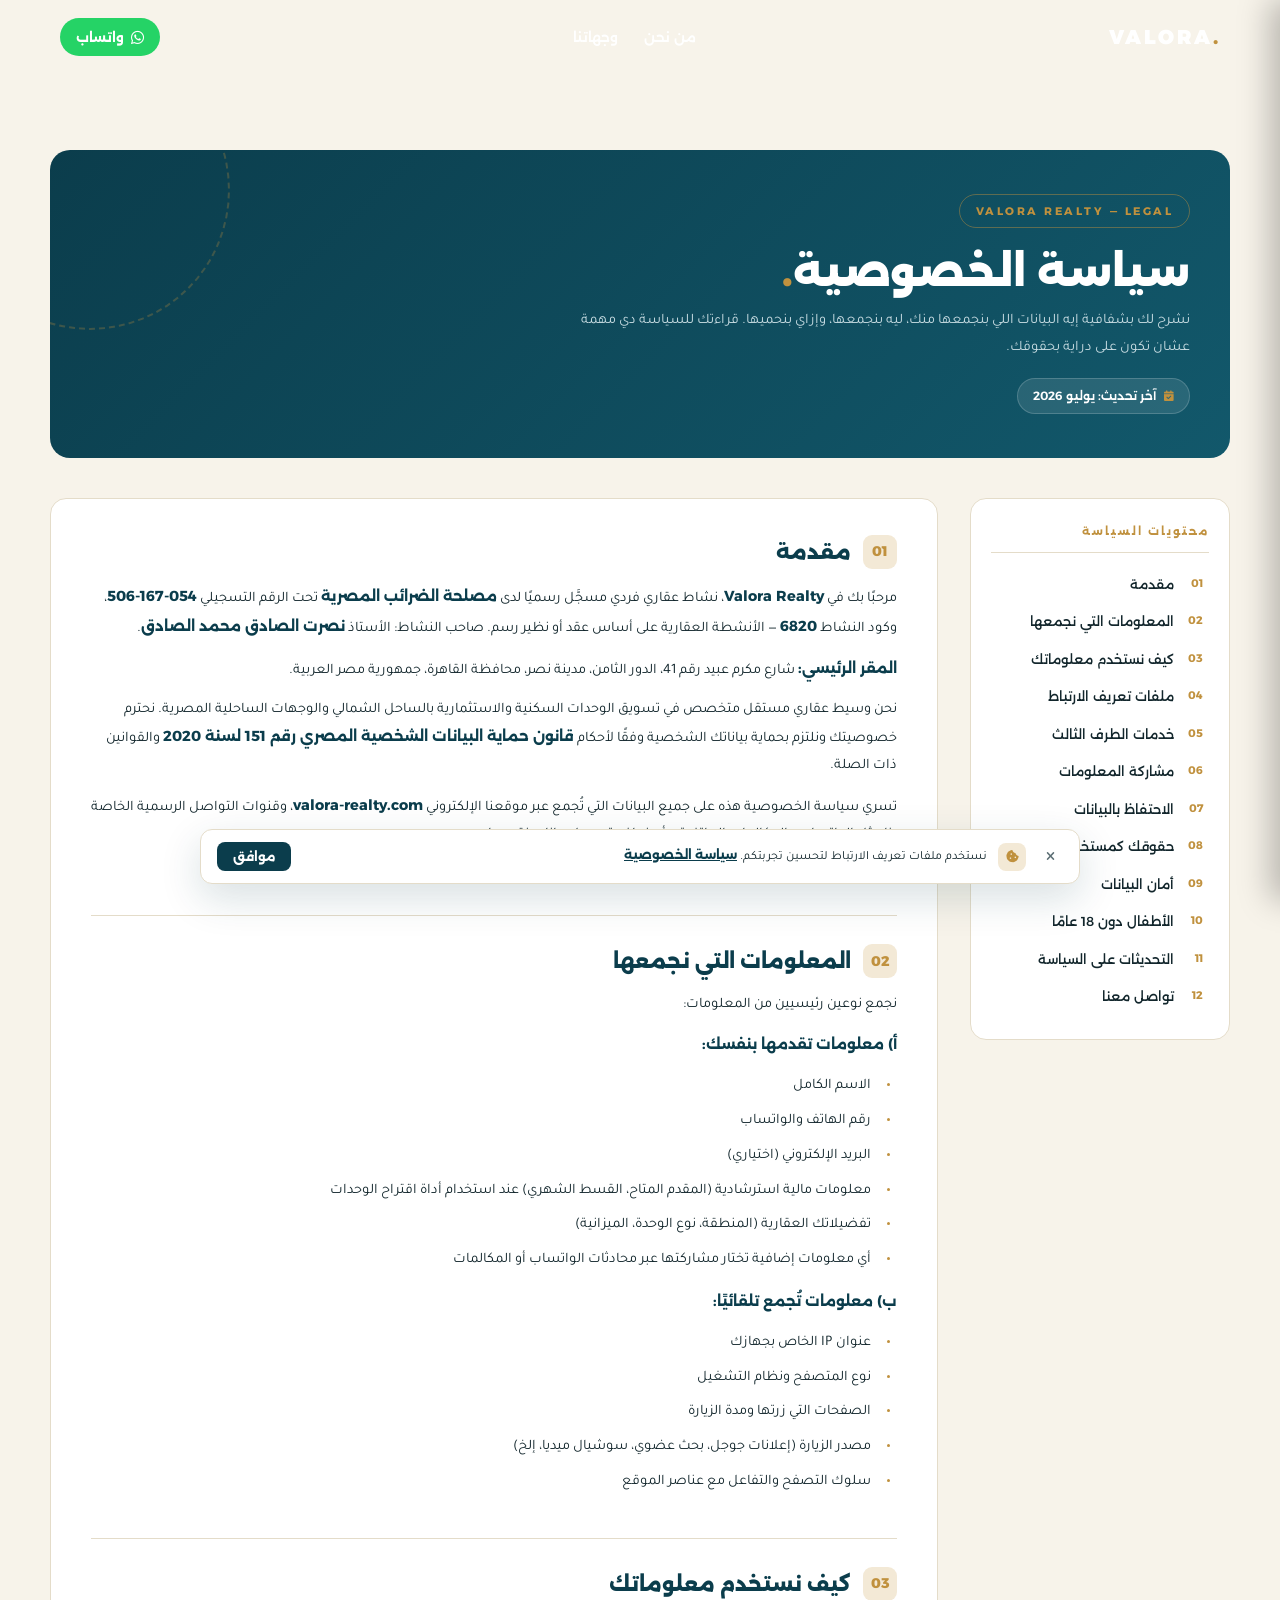
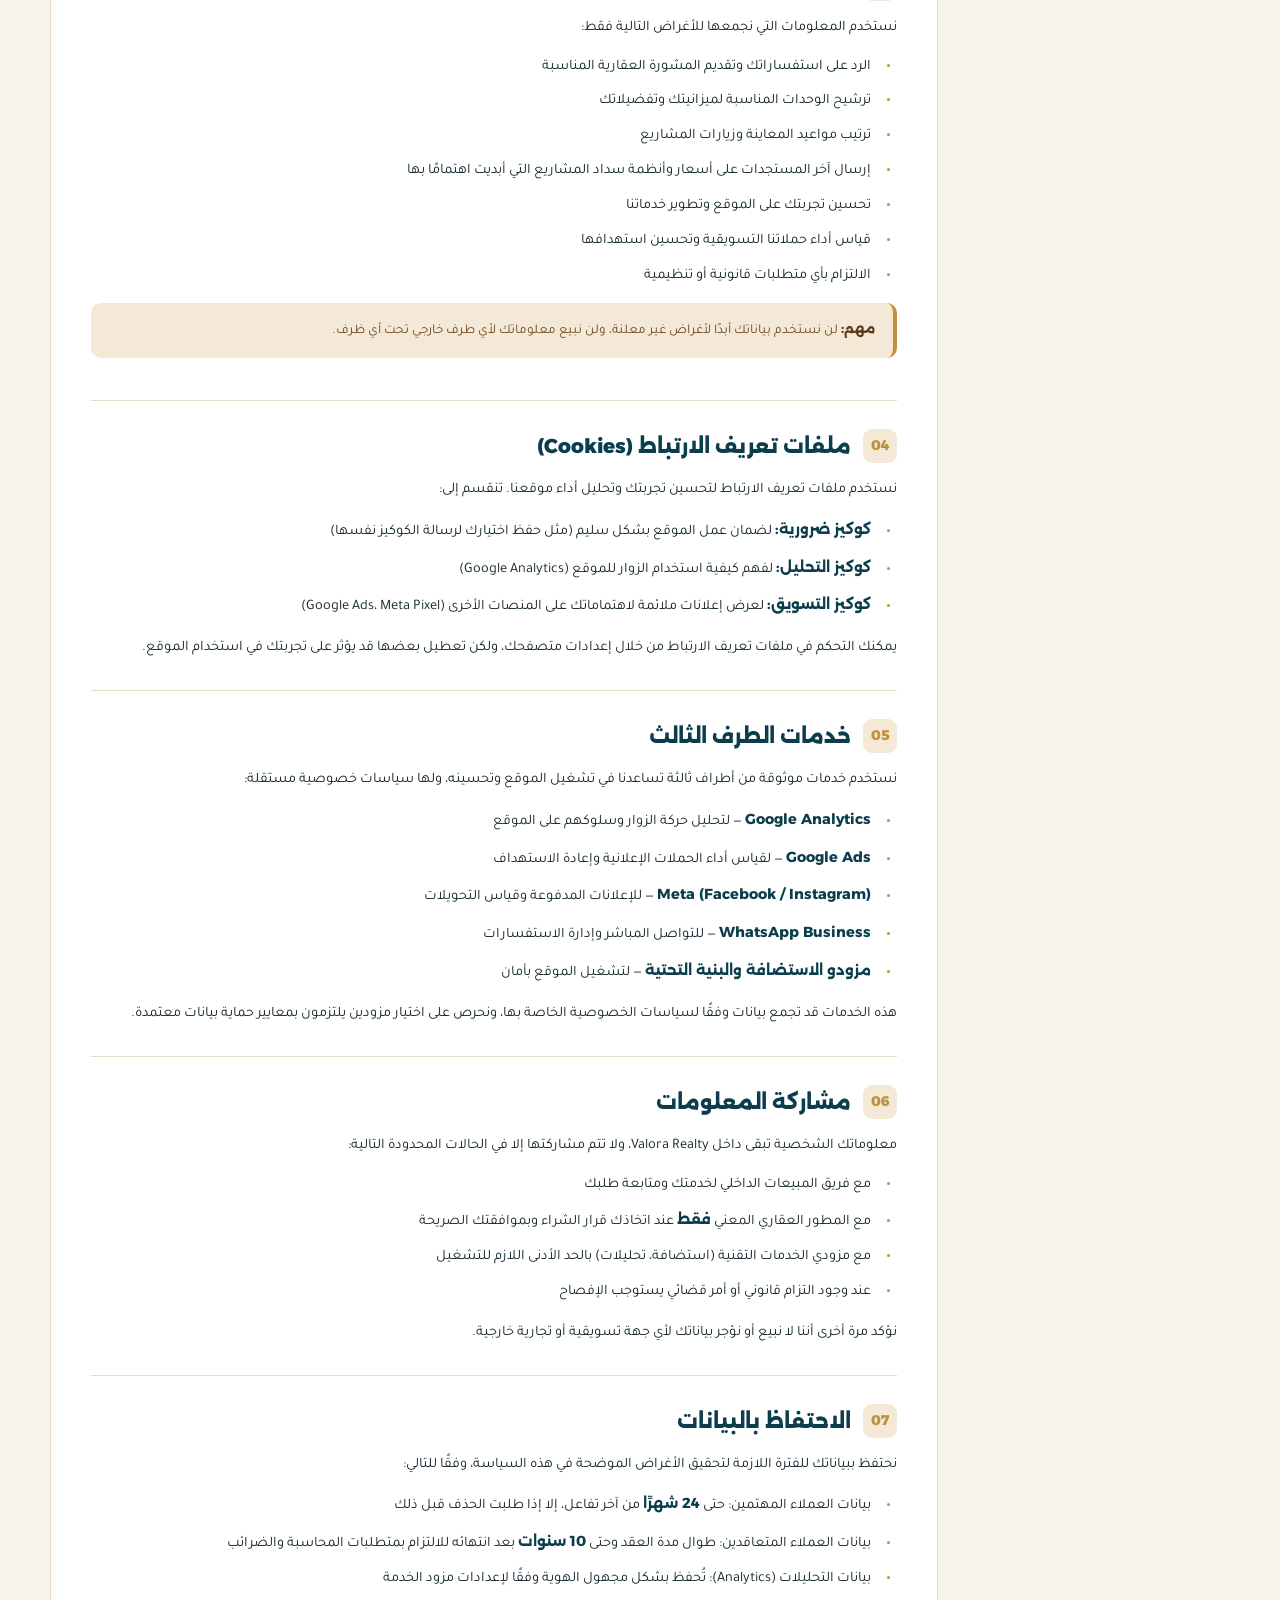
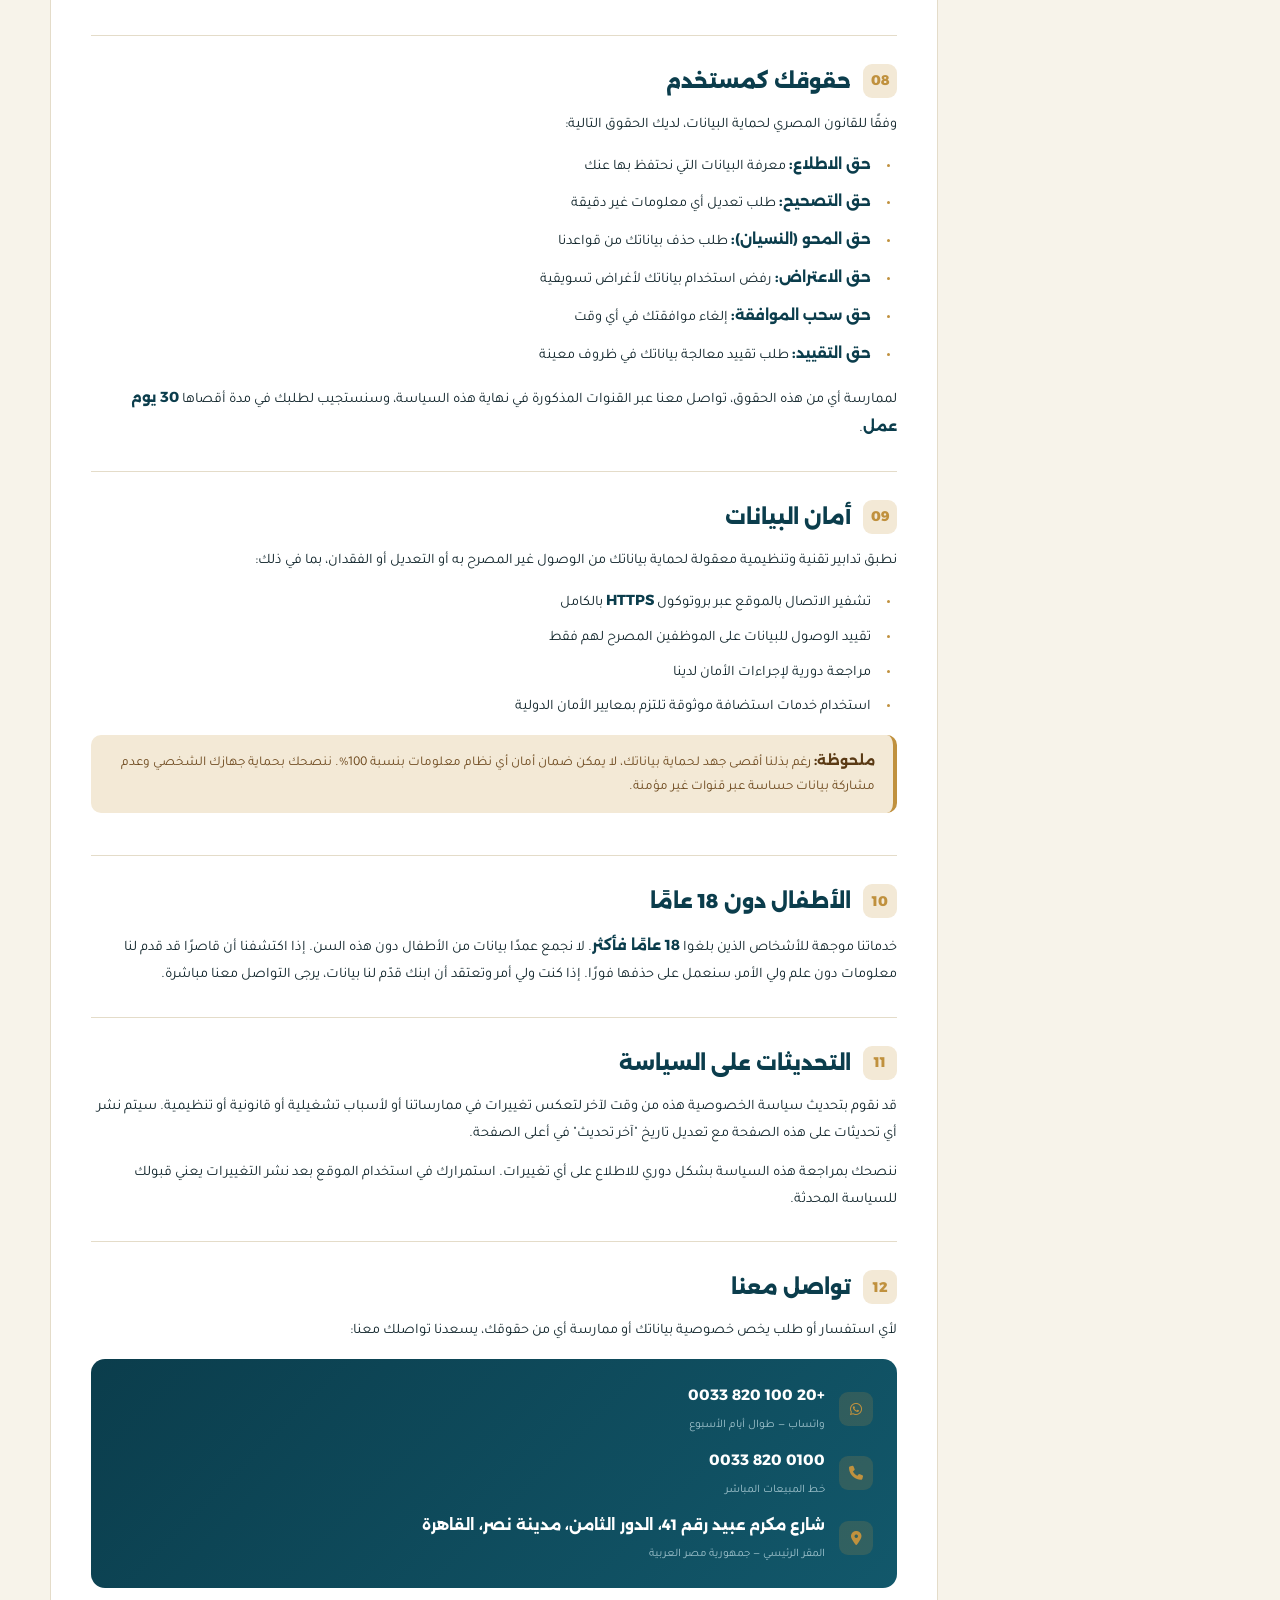
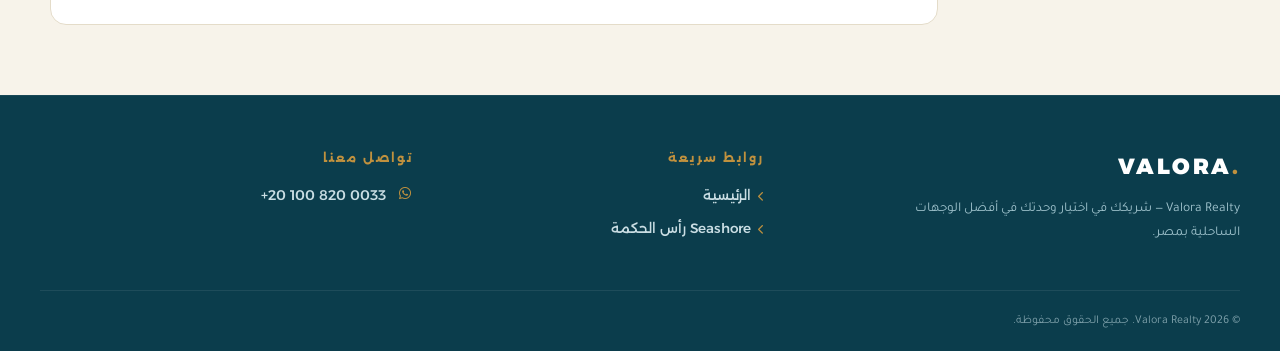
==== privacy-policy.html @ 8a4f1932 "Initial static site: home, privacy policy, Seashore and Hyde Park New Cairo project pages Rebuilt fr" ====
<!DOCTYPE html>
<html lang="ar" dir="rtl">
<head>
<meta charset="UTF-8">
<meta name="viewport" content="width=device-width, initial-scale=1">
<title>سياسة الخصوصية — Valora Realty</title>
<meta name="description" content="سياسة الخصوصية الخاصة بـ Valora Realty — إزاي بنجمع بياناتك، ليه بنستخدمها، وإزاي بنحميها.">
<link rel="preconnect" href="https://fonts.googleapis.com">
<link rel="preconnect" href="https://fonts.gstatic.com" crossorigin>
<link href="https://fonts.googleapis.com/css2?family=Alexandria:wght@500;700;800;900&family=Tajawal:wght@400;500;700&display=swap" rel="stylesheet">
<link rel="stylesheet" href="https://cdnjs.cloudflare.com/ajax/libs/font-awesome/6.5.2/css/all.min.css">
<link rel="stylesheet" href="css/style.css">
<link rel="stylesheet" href="css/privacy.css">
</head>
<body>

<header class="vlr-nav-shell vlr-nav-solid" id="vlrNav">
  <div class="vlr-nav-inner">
    <a href="index.html" class="vlr-logo">VALORA<span class="vlr-dot">.</span></a>
    <nav class="vlr-nav-links">
      <a href="index.html#about">من نحن</a>
      <a href="index.html#destinations">وجهاتنا</a>
    </nav>
    <div class="vlr-nav-right">
      <a class="vlr-nav-wa" href="https://wa.me/201008200033" target="_blank" rel="noopener">
        <i class="fa-brands fa-whatsapp"></i> <span>واتساب</span>
      </a>
      <button class="vlr-hamburger" id="vlrHam" aria-label="فتح القائمة"><i class="fa-solid fa-bars"></i></button>
    </div>
  </div>
</header>

<div class="vlr-mobile-overlay" id="vlrOverlay"></div>
<aside class="vlr-mobile-menu" id="vlrMobile">
  <button class="vlr-mobile-close" id="vlrClose" aria-label="إغلاق القائمة"><i class="fa-solid fa-xmark"></i></button>
  <a href="index.html#about">من نحن</a>
  <a href="index.html#destinations">وجهاتنا</a>
  <a class="vlr-nav-wa" style="justify-content:center;padding:14px 18px" href="https://wa.me/201008200033" target="_blank" rel="noopener">
    <i class="fa-brands fa-whatsapp"></i> <span>كلمنا واتساب</span>
  </a>
</aside>

<div class="vlr-pp">

  <div class="vlr-pp-hero">
    <div class="vlr-pp-hero-inner">
      <span class="vlr-pp-eyebrow">VALORA REALTY — LEGAL</span>
      <h1>سياسة الخصوصية<span class="vlr-dot">.</span></h1>
      <p>نشرح لك بشفافية إيه البيانات اللي بنجمعها منك، ليه بنجمعها، وإزاي بنحميها. قراءتك للسياسة دي مهمة عشان تكون على دراية بحقوقك.</p>
      <span class="vlr-pp-updated"><i class="fa-solid fa-calendar-check"></i> آخر تحديث: يوليو 2026</span>
    </div>
  </div>

  <div class="vlr-pp-layout">

    <aside class="vlr-pp-toc">
      <h4>محتويات السياسة</h4>
      <ol>
        <li><a href="#pp-1">مقدمة</a></li>
        <li><a href="#pp-2">المعلومات التي نجمعها</a></li>
        <li><a href="#pp-3">كيف نستخدم معلوماتك</a></li>
        <li><a href="#pp-4">ملفات تعريف الارتباط</a></li>
        <li><a href="#pp-5">خدمات الطرف الثالث</a></li>
        <li><a href="#pp-6">مشاركة المعلومات</a></li>
        <li><a href="#pp-7">الاحتفاظ بالبيانات</a></li>
        <li><a href="#pp-8">حقوقك كمستخدم</a></li>
        <li><a href="#pp-9">أمان البيانات</a></li>
        <li><a href="#pp-10">الأطفال دون 18 عامًا</a></li>
        <li><a href="#pp-11">التحديثات على السياسة</a></li>
        <li><a href="#pp-12">تواصل معنا</a></li>
      </ol>
    </aside>

    <main class="vlr-pp-content">

      <section class="vlr-pp-section" id="pp-1">
        <h2><span class="vlr-pp-num">01</span> مقدمة</h2>
        <p>مرحبًا بك في <b>Valora Realty</b>، نشاط عقاري فردي مسجَّل رسميًا لدى <b>مصلحة الضرائب المصرية</b> تحت الرقم التسجيلي <b><bdi>506-167-054</bdi></b>، وكود النشاط <b><bdi>6820</bdi></b> — الأنشطة العقارية على أساس عقد أو نظير رسم. صاحب النشاط: الأستاذ <b>نصرت الصادق محمد الصادق</b>.</p>
        <p><b>المقر الرئيسي:</b> شارع مكرم عبيد رقم <bdi>41</bdi>، الدور الثامن، مدينة نصر، محافظة القاهرة، جمهورية مصر العربية.</p>
        <p>نحن وسيط عقاري مستقل متخصص في تسويق الوحدات السكنية والاستثمارية بالساحل الشمالي والوجهات الساحلية المصرية. نحترم خصوصيتك ونلتزم بحماية بياناتك الشخصية وفقًا لأحكام <b>قانون حماية البيانات الشخصية المصري رقم <bdi>151</bdi> لسنة <bdi>2020</bdi></b> والقوانين ذات الصلة.</p>
        <p>تسري سياسة الخصوصية هذه على جميع البيانات التي تُجمع عبر موقعنا الإلكتروني <b><bdi>valora-realty.com</bdi></b>، وقنوات التواصل الرسمية الخاصة بنا مثل الواتساب والمكالمات الهاتفية، وأي نماذج تسجيل بيانات نقدمها.</p>
        <p>باستخدامك للموقع أو تواصلك معنا عبر أي من قنواتنا، فإنك توافق على الممارسات الموضحة في هذه السياسة.</p>
      </section>

      <section class="vlr-pp-section" id="pp-2">
        <h2><span class="vlr-pp-num">02</span> المعلومات التي نجمعها</h2>
        <p>نجمع نوعين رئيسيين من المعلومات:</p>
        <p><b>أ) معلومات تقدمها بنفسك:</b></p>
        <ul>
          <li>الاسم الكامل</li>
          <li>رقم الهاتف والواتساب</li>
          <li>البريد الإلكتروني (اختياري)</li>
          <li>معلومات مالية استرشادية (المقدم المتاح، القسط الشهري) عند استخدام أداة اقتراح الوحدات</li>
          <li>تفضيلاتك العقارية (المنطقة، نوع الوحدة، الميزانية)</li>
          <li>أي معلومات إضافية تختار مشاركتها عبر محادثات الواتساب أو المكالمات</li>
        </ul>
        <p><b>ب) معلومات تُجمع تلقائيًا:</b></p>
        <ul>
          <li>عنوان IP الخاص بجهازك</li>
          <li>نوع المتصفح ونظام التشغيل</li>
          <li>الصفحات التي زرتها ومدة الزيارة</li>
          <li>مصدر الزيارة (إعلانات جوجل، بحث عضوي، سوشيال ميديا، إلخ)</li>
          <li>سلوك التصفح والتفاعل مع عناصر الموقع</li>
        </ul>
      </section>

      <section class="vlr-pp-section" id="pp-3">
        <h2><span class="vlr-pp-num">03</span> كيف نستخدم معلوماتك</h2>
        <p>نستخدم المعلومات التي نجمعها للأغراض التالية فقط:</p>
        <ul>
          <li>الرد على استفساراتك وتقديم المشورة العقارية المناسبة</li>
          <li>ترشيح الوحدات المناسبة لميزانيتك وتفضيلاتك</li>
          <li>ترتيب مواعيد المعاينة وزيارات المشاريع</li>
          <li>إرسال آخر المستجدات على أسعار وأنظمة سداد المشاريع التي أبديت اهتمامًا بها</li>
          <li>تحسين تجربتك على الموقع وتطوير خدماتنا</li>
          <li>قياس أداء حملاتنا التسويقية وتحسين استهدافها</li>
          <li>الالتزام بأي متطلبات قانونية أو تنظيمية</li>
        </ul>
        <div class="vlr-pp-note"><b>مهم:</b> لن نستخدم بياناتك أبدًا لأغراض غير معلنة، ولن نبيع معلوماتك لأي طرف خارجي تحت أي ظرف.</div>
      </section>

      <section class="vlr-pp-section" id="pp-4">
        <h2><span class="vlr-pp-num">04</span> ملفات تعريف الارتباط (Cookies)</h2>
        <p>نستخدم ملفات تعريف الارتباط لتحسين تجربتك وتحليل أداء موقعنا. تنقسم إلى:</p>
        <ul>
          <li><b>كوكيز ضرورية:</b> لضمان عمل الموقع بشكل سليم (مثل حفظ اختيارك لرسالة الكوكيز نفسها)</li>
          <li><b>كوكيز التحليل:</b> لفهم كيفية استخدام الزوار للموقع (Google Analytics)</li>
          <li><b>كوكيز التسويق:</b> لعرض إعلانات ملائمة لاهتماماتك على المنصات الأخرى (Google Ads، Meta Pixel)</li>
        </ul>
        <p>يمكنك التحكم في ملفات تعريف الارتباط من خلال إعدادات متصفحك، ولكن تعطيل بعضها قد يؤثر على تجربتك في استخدام الموقع.</p>
      </section>

      <section class="vlr-pp-section" id="pp-5">
        <h2><span class="vlr-pp-num">05</span> خدمات الطرف الثالث</h2>
        <p>نستخدم خدمات موثوقة من أطراف ثالثة تساعدنا في تشغيل الموقع وتحسينه، ولها سياسات خصوصية مستقلة:</p>
        <ul>
          <li><b>Google Analytics</b> — لتحليل حركة الزوار وسلوكهم على الموقع</li>
          <li><b>Google Ads</b> — لقياس أداء الحملات الإعلانية وإعادة الاستهداف</li>
          <li><b>Meta (Facebook / Instagram)</b> — للإعلانات المدفوعة وقياس التحويلات</li>
          <li><b>WhatsApp Business</b> — للتواصل المباشر وإدارة الاستفسارات</li>
          <li><b>مزودو الاستضافة والبنية التحتية</b> — لتشغيل الموقع بأمان</li>
        </ul>
        <p>هذه الخدمات قد تجمع بيانات وفقًا لسياسات الخصوصية الخاصة بها، ونحرص على اختيار مزودين يلتزمون بمعايير حماية بيانات معتمدة.</p>
      </section>

      <section class="vlr-pp-section" id="pp-6">
        <h2><span class="vlr-pp-num">06</span> مشاركة المعلومات</h2>
        <p>معلوماتك الشخصية تبقى داخل Valora Realty، ولا تتم مشاركتها إلا في الحالات المحدودة التالية:</p>
        <ul>
          <li>مع فريق المبيعات الداخلي لخدمتك ومتابعة طلبك</li>
          <li>مع المطور العقاري المعني <b>فقط</b> عند اتخاذك قرار الشراء وبموافقتك الصريحة</li>
          <li>مع مزودي الخدمات التقنية (استضافة، تحليلات) بالحد الأدنى اللازم للتشغيل</li>
          <li>عند وجود التزام قانوني أو أمر قضائي يستوجب الإفصاح</li>
        </ul>
        <p>نؤكد مرة أخرى أننا لا نبيع أو نؤجر بياناتك لأي جهة تسويقية أو تجارية خارجية.</p>
      </section>

      <section class="vlr-pp-section" id="pp-7">
        <h2><span class="vlr-pp-num">07</span> الاحتفاظ بالبيانات</h2>
        <p>نحتفظ ببياناتك للفترة اللازمة لتحقيق الأغراض الموضحة في هذه السياسة، وفقًا للتالي:</p>
        <ul>
          <li>بيانات العملاء المهتمين: حتى <b>24 شهرًا</b> من آخر تفاعل، إلا إذا طلبت الحذف قبل ذلك</li>
          <li>بيانات العملاء المتعاقدين: طوال مدة العقد وحتى <b>10 سنوات</b> بعد انتهائه للالتزام بمتطلبات المحاسبة والضرائب</li>
          <li>بيانات التحليلات (Analytics): تُحفظ بشكل مجهول الهوية وفقًا لإعدادات مزود الخدمة</li>
        </ul>
      </section>

      <section class="vlr-pp-section" id="pp-8">
        <h2><span class="vlr-pp-num">08</span> حقوقك كمستخدم</h2>
        <p>وفقًا للقانون المصري لحماية البيانات، لديك الحقوق التالية:</p>
        <ul>
          <li><b>حق الاطلاع:</b> معرفة البيانات التي نحتفظ بها عنك</li>
          <li><b>حق التصحيح:</b> طلب تعديل أي معلومات غير دقيقة</li>
          <li><b>حق المحو (النسيان):</b> طلب حذف بياناتك من قواعدنا</li>
          <li><b>حق الاعتراض:</b> رفض استخدام بياناتك لأغراض تسويقية</li>
          <li><b>حق سحب الموافقة:</b> إلغاء موافقتك في أي وقت</li>
          <li><b>حق التقييد:</b> طلب تقييد معالجة بياناتك في ظروف معينة</li>
        </ul>
        <p>لممارسة أي من هذه الحقوق، تواصل معنا عبر القنوات المذكورة في نهاية هذه السياسة، وسنستجيب لطلبك في مدة أقصاها <b>30 يوم عمل</b>.</p>
      </section>

      <section class="vlr-pp-section" id="pp-9">
        <h2><span class="vlr-pp-num">09</span> أمان البيانات</h2>
        <p>نطبق تدابير تقنية وتنظيمية معقولة لحماية بياناتك من الوصول غير المصرح به أو التعديل أو الفقدان، بما في ذلك:</p>
        <ul>
          <li>تشفير الاتصال بالموقع عبر بروتوكول <b>HTTPS</b> بالكامل</li>
          <li>تقييد الوصول للبيانات على الموظفين المصرح لهم فقط</li>
          <li>مراجعة دورية لإجراءات الأمان لدينا</li>
          <li>استخدام خدمات استضافة موثوقة تلتزم بمعايير الأمان الدولية</li>
        </ul>
        <div class="vlr-pp-note"><b>ملحوظة:</b> رغم بذلنا أقصى جهد لحماية بياناتك، لا يمكن ضمان أمان أي نظام معلومات بنسبة 100%. ننصحك بحماية جهازك الشخصي وعدم مشاركة بيانات حساسة عبر قنوات غير مؤمنة.</div>
      </section>

      <section class="vlr-pp-section" id="pp-10">
        <h2><span class="vlr-pp-num">10</span> الأطفال دون 18 عامًا</h2>
        <p>خدماتنا موجهة للأشخاص الذين بلغوا <b>18 عامًا فأكثر</b>. لا نجمع عمدًا بيانات من الأطفال دون هذه السن. إذا اكتشفنا أن قاصرًا قد قدم لنا معلومات دون علم ولي الأمر، سنعمل على حذفها فورًا. إذا كنت ولي أمر وتعتقد أن ابنك قدّم لنا بيانات، يرجى التواصل معنا مباشرة.</p>
      </section>

      <section class="vlr-pp-section" id="pp-11">
        <h2><span class="vlr-pp-num">11</span> التحديثات على السياسة</h2>
        <p>قد نقوم بتحديث سياسة الخصوصية هذه من وقت لآخر لتعكس تغييرات في ممارساتنا أو لأسباب تشغيلية أو قانونية أو تنظيمية. سيتم نشر أي تحديثات على هذه الصفحة مع تعديل تاريخ "آخر تحديث" في أعلى الصفحة.</p>
        <p>ننصحك بمراجعة هذه السياسة بشكل دوري للاطلاع على أي تغييرات. استمرارك في استخدام الموقع بعد نشر التغييرات يعني قبولك للسياسة المحدثة.</p>
      </section>

      <section class="vlr-pp-section" id="pp-12">
        <h2><span class="vlr-pp-num">12</span> تواصل معنا</h2>
        <p>لأي استفسار أو طلب يخص خصوصية بياناتك أو ممارسة أي من حقوقك، يسعدنا تواصلك معنا:</p>
        <div class="vlr-pp-contact">
          <div class="vlr-pp-contact-row">
            <i class="fa-brands fa-whatsapp"></i>
            <div>
              <a href="https://wa.me/201008200033" target="_blank" rel="noopener">+20 100 820 0033</a>
              <small>واتساب — طوال أيام الأسبوع</small>
            </div>
          </div>
          <div class="vlr-pp-contact-row">
            <i class="fa-solid fa-phone"></i>
            <div>
              <a href="tel:01008200033">0100 820 0033</a>
              <small>خط المبيعات المباشر</small>
            </div>
          </div>
          <div class="vlr-pp-contact-row">
            <i class="fa-solid fa-location-dot"></i>
            <div>
              <span style="color:#fff;font-family:var(--v-font-display);font-weight:700;font-size:15px">شارع مكرم عبيد رقم <bdi>41</bdi>، الدور الثامن، مدينة نصر، القاهرة</span>
              <small>المقر الرئيسي — جمهورية مصر العربية</small>
            </div>
          </div>
        </div>
      </section>

    </main>
  </div>
</div>

<footer class="vlr-footer">
  <div class="vlr-footer-inner">
    <div class="vlr-foot-col vlr-foot-brand">
      <a href="index.html" class="vlr-logo">VALORA<span class="vlr-dot">.</span></a>
      <p class="vlr-foot-desc">Valora Realty — شريكك في اختيار وحدتك في أفضل الوجهات الساحلية بمصر.</p>
    </div>
    <div class="vlr-foot-col">
      <h4>روابط سريعة</h4>
      <div class="vlr-foot-links">
        <a href="index.html"><i class="fa-solid fa-chevron-left"></i> الرئيسية</a>
        <a href="project-seashore.html"><i class="fa-solid fa-chevron-left"></i> Seashore رأس الحكمة</a>
      </div>
    </div>
    <div class="vlr-foot-col vlr-foot-contact">
      <h4>تواصل معنا</h4>
      <div>
        <i class="fa-brands fa-whatsapp"></i>
        <div><a href="https://wa.me/201008200033" target="_blank" rel="noopener">+20 100 820 0033</a></div>
      </div>
    </div>
  </div>
  <div class="vlr-footer-inner vlr-foot-bottom">
    <div>© 2026 Valora Realty. جميع الحقوق محفوظة.</div>
  </div>
</footer>

<div class="vlr-cookies" id="vlrCookies" role="dialog" aria-live="polite">
  <button class="vlr-cookies-close" id="vlrCookiesClose" aria-label="إغلاق"><i class="fa-solid fa-xmark"></i></button>
  <div class="vlr-cookies-icon"><i class="fa-solid fa-cookie-bite"></i></div>
  <div class="vlr-cookies-text">نستخدم ملفات تعريف الارتباط لتحسين تجربتكم. <a href="privacy-policy.html">سياسة الخصوصية</a></div>
  <button class="vlr-cookies-accept" id="vlrCookiesAccept">موافق</button>
</div>

<script src="js/main.js"></script>
</body>
</html>
---- css/style.css ----
/* ==========================================================================
   Valora Realty — Shared stylesheet
   Design tokens + reset + site header/nav + footer + cookie banner + buttons
   Reused on every page. Page-specific sections live in their own CSS file.
   ========================================================================== */

:root {
  --v-marine: #0B3D4C;
  --v-marine-2: #12586B;
  --v-gold: #C0913E;
  --v-gold-soft: #F3E9D6;
  --v-sand: #F7F3EA;
  --v-white: #FFFFFF;
  --v-ink: #12262C;
  --v-muted: #5B6E74;
  --v-line: #E4DCC9;
  --v-wa: #25D366;
  --v-wa-dark: #1DA851;
  --v-radius: 16px;
  --v-radius-btn: 12px;
  --v-shadow: 0 10px 30px rgba(11, 61, 76, .10);
  --v-font-display: "Alexandria", sans-serif;
  --v-font-body: "Tajawal", sans-serif;
}

* , *::before, *::after { box-sizing: border-box; margin: 0; padding: 0; }

html { scroll-behavior: smooth; }

body {
  font-family: var(--v-font-body);
  direction: rtl;
  color: var(--v-ink);
  background: var(--v-sand);
  line-height: 1.7;
}

img { display: block; max-width: 100%; }

a { color: inherit; }

/* ---------- Header / nav ---------- */

.vlr-nav-shell {
  position: fixed;
  top: 0; left: 0; right: 0;
  z-index: 9990;
  direction: rtl;
  font-family: var(--v-font-body);
  padding: 18px 0;
  transition: background .3s ease, box-shadow .3s ease, padding .3s ease;
}

.vlr-nav-shell.vlr-nav-solid {
  background: var(--v-marine);
  box-shadow: 0 6px 22px rgba(11, 61, 76, .18);
  padding: 9px 0;
}

.vlr-nav-inner {
  max-width: 1200px;
  margin: 0 auto;
  padding: 0 20px;
  display: flex;
  align-items: center;
  justify-content: space-between;
  gap: 18px;
}

.vlr-logo {
  font-family: var(--v-font-display);
  font-weight: 900;
  font-size: 20px;
  letter-spacing: 2.5px;
  color: #fff;
  text-decoration: none;
  direction: ltr;
}
.vlr-logo .vlr-dot { color: var(--v-gold); }

.vlr-nav-links { display: flex; align-items: center; gap: 26px; }

.vlr-nav-links a {
  font-family: var(--v-font-display);
  font-weight: 600;
  font-size: 13.5px;
  color: #fff;
  text-decoration: none;
  transition: .2s;
  position: relative;
  padding: 5px 0;
}
.vlr-nav-links a::after {
  content: "";
  position: absolute;
  bottom: 0; right: 0; left: 0;
  height: 2px;
  background: var(--v-gold);
  transform: scaleX(0);
  transform-origin: right;
  transition: transform .25s ease;
}
.vlr-nav-links a:hover { color: var(--v-gold-soft); }
.vlr-nav-links a:hover::after { transform: scaleX(1); }

.vlr-nav-right { display: flex; align-items: center; gap: 10px; }

.vlr-nav-wa {
  display: inline-flex;
  align-items: center;
  gap: 7px;
  background: var(--v-wa);
  color: #fff;
  text-decoration: none;
  font-family: var(--v-font-display);
  font-weight: 700;
  font-size: 13px;
  border-radius: 50px;
  padding: 8px 16px;
  transition: .2s;
}
.vlr-nav-wa:hover { background: var(--v-wa-dark); }
.vlr-nav-wa i { font-size: 15px; }

.vlr-hamburger {
  width: 38px; height: 38px;
  border-radius: 9px;
  background: rgba(255,255,255,.12);
  border: 1px solid rgba(255,255,255,.20);
  color: #fff;
  font-size: 16px;
  cursor: pointer;
  display: none;
  align-items: center;
  justify-content: center;
}
.vlr-hamburger:hover { background: rgba(255,255,255,.2); }

.vlr-mobile-overlay {
  position: fixed; inset: 0;
  background: rgba(11,38,44,.55);
  z-index: 9994;
  opacity: 0;
  pointer-events: none;
  transition: opacity .3s ease;
}
.vlr-mobile-overlay.is-open { opacity: 1; pointer-events: auto; }

.vlr-mobile-menu {
  position: fixed;
  top: 0; right: 0; bottom: 0;
  width: 82%; max-width: 320px;
  background: var(--v-marine);
  z-index: 9995;
  transform: translateX(100%);
  transition: transform .3s ease;
  padding: 65px 22px 24px;
  display: flex;
  flex-direction: column;
  gap: 6px;
  box-shadow: -10px 0 30px rgba(0,0,0,.25);
  overflow-y: auto;
}
.vlr-mobile-menu.is-open { transform: translateX(0); }

.vlr-mobile-menu a {
  font-family: var(--v-font-display);
  font-weight: 600;
  font-size: 14.5px;
  color: #fff;
  text-decoration: none;
  padding: 12px 4px;
  border-bottom: 1px solid rgba(255,255,255,.08);
}
.vlr-mobile-menu a:last-child { border-bottom: none; margin-top: 10px; }

.vlr-mobile-close {
  position: absolute;
  top: 16px; left: 16px;
  width: 34px; height: 34px;
  border-radius: 9px;
  background: rgba(255,255,255,.10);
  border: none;
  color: #fff;
  font-size: 16px;
  cursor: pointer;
}

@media (max-width: 900px) {
  .vlr-nav-links { display: none; }
  .vlr-nav-wa span { display: none; }
  .vlr-nav-wa { padding: 8px 11px; }
  .vlr-hamburger { display: flex; }
  .vlr-logo { font-size: 18px; }
}

/* ---------- Buttons (shared shape used across pages) ---------- */

.vlr-btn-primary {
  display: inline-flex;
  align-items: center;
  justify-content: center;
  gap: 9px;
  background: var(--v-gold);
  color: #fff;
  text-decoration: none;
  font-family: var(--v-font-display);
  font-weight: 800;
  font-size: 14.5px;
  border-radius: var(--v-radius-btn);
  padding: 13px 30px;
  border: none;
  cursor: pointer;
  transition: .25s;
  box-shadow: 0 8px 26px rgba(192,145,62,.28);
}
.vlr-btn-primary:hover { background: #A97A2E; transform: translateY(-2px); }

.vlr-btn-wa {
  display: inline-flex;
  align-items: center;
  justify-content: center;
  gap: 9px;
  background: var(--v-wa);
  color: #fff;
  text-decoration: none;
  font-family: var(--v-font-display);
  font-weight: 800;
  font-size: 14.5px;
  border-radius: var(--v-radius-btn);
  padding: 13px 30px;
  border: none;
  cursor: pointer;
  transition: .25s;
  box-shadow: 0 8px 26px rgba(37,211,102,.28);
}
.vlr-btn-wa:hover { background: var(--v-wa-dark); transform: translateY(-2px); }

@media (prefers-reduced-motion: reduce) {
  .vlr-btn-primary:hover, .vlr-btn-wa:hover { transform: none; }
}

/* ---------- Footer ---------- */

.vlr-footer {
  background: var(--v-marine);
  color: #C9DDE3;
  font-family: var(--v-font-body);
  direction: rtl;
  padding: 52px 20px 0;
  border-top: 1px solid rgba(255,255,255,.06);
}

.vlr-footer-inner {
  max-width: 1200px;
  margin: 0 auto;
  display: grid;
  grid-template-columns: 1.4fr 1fr 1.2fr;
  gap: 40px;
}

.vlr-foot-col h4 {
  font-family: var(--v-font-display);
  font-weight: 700;
  font-size: 12px;
  letter-spacing: 2px;
  color: var(--v-gold);
  text-transform: uppercase;
  margin-bottom: 16px;
}

.vlr-foot-brand .vlr-logo { font-size: 22px; color: #fff; display: inline-block; margin-bottom: 12px; }
.vlr-foot-desc { font-size: 13.5px; line-height: 1.8; color: #9FC2CC; max-width: 340px; }

.vlr-foot-links { display: flex; flex-direction: column; gap: 10px; }
.vlr-foot-links a {
  color: #C9DDE3;
  text-decoration: none;
  font-size: 13.5px;
  font-family: var(--v-font-display);
  font-weight: 500;
  transition: .2s;
  display: inline-flex;
  align-items: center;
  gap: 7px;
  width: fit-content;
}
.vlr-foot-links a i { color: var(--v-gold); font-size: 10px; transition: .2s; }
.vlr-foot-links a:hover { color: #fff; }
.vlr-foot-links a:hover i { transform: translateX(-3px); }

.vlr-foot-contact div { display: flex; align-items: flex-start; gap: 11px; margin-bottom: 13px; font-size: 13.5px; }
.vlr-foot-contact i { color: var(--v-gold); margin-top: 3px; width: 16px; text-align: center; font-size: 13.5px; }
.vlr-foot-contact a { color: #C9DDE3; text-decoration: none; transition: .2s; direction: ltr; font-family: var(--v-font-display); font-weight: 500; font-size: 14px; }
.vlr-foot-contact a:hover { color: #fff; }
.vlr-foot-contact small { color: #7EA0AA; font-size: 11.5px; display: block; margin-top: 1px; }

.vlr-foot-bottom {
  margin-top: 44px;
  padding: 20px 0;
  border-top: 1px solid rgba(255,255,255,.08);
  display: flex;
  justify-content: space-between;
  align-items: center;
  flex-wrap: wrap;
  gap: 12px;
  font-size: 12px;
  color: #7EA0AA;
}
.vlr-foot-bottom a {
  color: #9FC2CC;
  text-decoration: none;
  margin-right: 14px;
  transition: .2s;
  font-family: var(--v-font-display);
  font-weight: 500;
  font-size: 12px;
}
.vlr-foot-bottom a:hover { color: #fff; }

.vlr-disclaimer {
  max-width: 1200px;
  margin: 38px auto 0;
  padding: 18px 20px;
  background: rgba(255,255,255,.04);
  border: 1px solid rgba(255,255,255,.08);
  border-radius: 12px;
  display: flex;
  align-items: flex-start;
  gap: 12px;
}
.vlr-disclaimer-icon {
  width: 30px; height: 30px; min-width: 30px;
  border-radius: 8px;
  background: rgba(192,145,62,.15);
  border: 1px solid rgba(192,145,62,.35);
  display: flex; align-items: center; justify-content: center;
  color: var(--v-gold);
  font-size: 12.5px;
}
.vlr-disclaimer-text { font-size: 11.5px; line-height: 1.85; color: #9FC2CC; }
.vlr-disclaimer-text b { color: #C9DDE3; font-family: var(--v-font-display); font-weight: 700; }

@media (max-width: 820px) {
  .vlr-footer { padding: 44px 16px 0; }
  .vlr-footer-inner { grid-template-columns: 1fr; gap: 32px; }
  .vlr-foot-bottom { justify-content: center; text-align: center; flex-direction: column; }
  .vlr-disclaimer { padding: 14px 16px; margin-top: 30px; }
  .vlr-disclaimer-text { font-size: 11px; line-height: 1.8; }
}

/* ---------- Cookie banner ---------- */

.vlr-cookies {
  position: fixed;
  left: 16px; right: 16px; bottom: 16px;
  z-index: 9992;
  background: #fff;
  border: 1px solid var(--v-line);
  border-radius: 12px;
  box-shadow: 0 14px 40px rgba(11,61,76,.16);
  padding: 12px 16px;
  display: flex;
  align-items: center;
  gap: 11px;
  font-family: var(--v-font-body);
  direction: rtl;
  color: var(--v-ink);
  transform: translateY(200%);
  transition: transform .4s cubic-bezier(.2,.9,.3,1), opacity .3s;
  max-width: 880px;
  margin: 0 auto;
  opacity: 0;
}
.vlr-cookies.is-visible { transform: translateY(0); opacity: 1; }

.vlr-cookies-icon {
  width: 28px; height: 28px; min-width: 28px;
  border-radius: 8px;
  background: var(--v-gold-soft);
  color: var(--v-gold);
  display: flex; align-items: center; justify-content: center;
  font-size: 13px;
}
.vlr-cookies-text { flex: 1; min-width: 0; font-size: 12.5px; line-height: 1.5; }
.vlr-cookies-text a { color: var(--v-marine); font-family: var(--v-font-display); font-weight: 700; text-decoration: underline; white-space: nowrap; }
.vlr-cookies-accept {
  background: var(--v-marine);
  color: #fff;
  border: none;
  cursor: pointer;
  font-family: var(--v-font-display);
  font-weight: 700;
  font-size: 12.5px;
  border-radius: 8px;
  padding: 7px 16px;
  transition: .2s;
  white-space: nowrap;
}
.vlr-cookies-accept:hover { background: var(--v-marine-2); }
.vlr-cookies-close {
  width: 26px; height: 26px; min-width: 26px;
  border-radius: 7px;
  background: transparent;
  border: none;
  cursor: pointer;
  color: var(--v-muted);
  font-size: 12px;
  transition: .2s;
  display: flex; align-items: center; justify-content: center;
}
.vlr-cookies-close:hover { background: var(--v-sand); color: var(--v-ink); }

@media (max-width: 640px) {
  .vlr-cookies { padding: 10px 12px; left: 8px; right: 8px; bottom: 8px; gap: 8px; border-radius: 10px; }
  .vlr-cookies-text { font-size: 11.5px; line-height: 1.45; }
}
---- css/privacy.css ----
/* ==========================================================================
   Valora Realty — Privacy Policy page
   ========================================================================== */

.vlr-pp {
  background: var(--v-sand);
  padding: 150px 20px 70px;
  line-height: 1.85;
}

.vlr-pp-hero {
  max-width: 1180px;
  margin: 0 auto 40px;
  background: linear-gradient(135deg, var(--v-marine) 0%, var(--v-marine-2) 100%);
  border-radius: 20px;
  padding: 44px 40px;
  color: #fff;
  position: relative;
  overflow: hidden;
}
.vlr-pp-hero::before {
  content: "";
  position: absolute;
  top: -100px; left: -100px;
  width: 280px; height: 280px;
  border-radius: 50%;
  border: 2px dashed rgba(192,145,62,.28);
}
.vlr-pp-hero-inner { position: relative; z-index: 2; }

.vlr-pp-eyebrow {
  display: inline-block;
  font-family: var(--v-font-display);
  font-weight: 700;
  font-size: 11px;
  letter-spacing: 2.5px;
  color: var(--v-gold);
  border: 1px solid rgba(192,145,62,.45);
  border-radius: 50px;
  padding: 6px 16px;
  margin-bottom: 16px;
}
.vlr-pp-hero h1 { font-family: var(--v-font-display); font-weight: 900; font-size: clamp(26px, 4vw, 40px); line-height: 1.4; margin-bottom: 8px; }
.vlr-pp-hero h1 .vlr-dot { color: var(--v-gold); }
.vlr-pp-hero p { font-size: 14.5px; color: #C9DDE3; max-width: 620px; }

.vlr-pp-updated {
  display: inline-flex;
  align-items: center;
  gap: 8px;
  margin-top: 16px;
  background: rgba(255,255,255,.10);
  border: 1px solid rgba(255,255,255,.18);
  border-radius: 50px;
  padding: 6px 15px;
  font-family: var(--v-font-display);
  font-weight: 600;
  font-size: 12px;
  color: #fff;
}
.vlr-pp-updated i { color: var(--v-gold); font-size: 11px; }

.vlr-pp-layout {
  max-width: 1180px;
  margin: 0 auto;
  display: grid;
  grid-template-columns: 260px 1fr;
  gap: 32px;
  align-items: start;
}

.vlr-pp-toc {
  position: sticky;
  top: 100px;
  background: var(--v-white);
  border: 1px solid var(--v-line);
  border-radius: var(--v-radius);
  padding: 22px 20px;
  max-height: calc(100vh - 130px);
  overflow-y: auto;
}
.vlr-pp-toc h4 {
  font-family: var(--v-font-display);
  font-weight: 700;
  font-size: 11px;
  letter-spacing: 2px;
  color: var(--v-gold);
  text-transform: uppercase;
  margin-bottom: 14px;
  padding-bottom: 10px;
  border-bottom: 1px solid var(--v-line);
}
.vlr-pp-toc ol { list-style: none; counter-reset: tocitem; }
.vlr-pp-toc li { counter-increment: tocitem; margin-bottom: 2px; }
.vlr-pp-toc a {
  display: flex;
  align-items: flex-start;
  gap: 9px;
  text-decoration: none;
  color: var(--v-ink);
  font-family: var(--v-font-display);
  font-weight: 500;
  font-size: 13px;
  padding: 8px 6px;
  border-radius: 8px;
  transition: .2s;
  line-height: 1.5;
}
.vlr-pp-toc a::before { content: counter(tocitem, decimal-leading-zero); color: var(--v-gold); font-weight: 700; font-size: 11px; min-width: 20px; }
.vlr-pp-toc a:hover { background: var(--v-sand); color: var(--v-marine); }

.vlr-pp-content { background: var(--v-white); border: 1px solid var(--v-line); border-radius: var(--v-radius); padding: 36px 40px; }

.vlr-pp-section { scroll-margin-top: 110px; padding-bottom: 28px; margin-bottom: 28px; border-bottom: 1px solid var(--v-line); }
.vlr-pp-section:last-child { border-bottom: none; margin-bottom: 0; padding-bottom: 0; }
.vlr-pp-section h2 {
  display: flex;
  align-items: center;
  gap: 12px;
  font-family: var(--v-font-display);
  font-weight: 800;
  font-size: 20px;
  color: var(--v-marine);
  margin-bottom: 14px;
  line-height: 1.4;
}
.vlr-pp-num {
  display: inline-flex;
  align-items: center;
  justify-content: center;
  min-width: 34px; height: 34px;
  border-radius: 9px;
  background: var(--v-gold-soft);
  color: var(--v-gold);
  font-family: var(--v-font-display);
  font-weight: 800;
  font-size: 14px;
}
.vlr-pp-section p { font-size: 14.5px; color: var(--v-ink); margin-bottom: 12px; }
.vlr-pp-section p:last-child { margin-bottom: 0; }
.vlr-pp-section b { color: var(--v-marine); font-family: var(--v-font-display); font-weight: 700; }
.vlr-pp-section ul { margin: 8px 0 14px; padding-right: 20px; }
.vlr-pp-section li { font-size: 14.5px; color: var(--v-ink); margin-bottom: 8px; padding-right: 6px; }
.vlr-pp-section li::marker { color: var(--v-gold); font-weight: 700; }
.vlr-pp-section a:hover { color: var(--v-gold); }

.vlr-pp-note {
  background: var(--v-gold-soft);
  border-right: 4px solid var(--v-gold);
  border-radius: 10px;
  padding: 14px 18px;
  margin: 14px 0;
  font-size: 13.5px;
  color: #6E4A1F;
  line-height: 1.75;
}
.vlr-pp-note b { color: #5A3A15; }

.vlr-pp-contact {
  background: linear-gradient(135deg, var(--v-marine) 0%, var(--v-marine-2) 100%);
  color: #fff;
  border-radius: 14px;
  padding: 22px 24px;
  margin-top: 14px;
}
.vlr-pp-contact-row { display: flex; align-items: center; gap: 14px; margin-bottom: 10px; }
.vlr-pp-contact-row:last-child { margin-bottom: 0; }
.vlr-pp-contact-row i {
  width: 34px; height: 34px; min-width: 34px;
  border-radius: 9px;
  background: rgba(192,145,62,.18);
  color: var(--v-gold);
  display: flex; align-items: center; justify-content: center;
  font-size: 14px;
}
.vlr-pp-contact-row a { color: #fff !important; text-decoration: none !important; direction: ltr; font-family: var(--v-font-display); font-weight: 700; font-size: 15px; }
.vlr-pp-contact-row a:hover { color: var(--v-gold) !important; }
.vlr-pp-contact-row small { display: block; color: #9FC2CC; font-size: 11.5px; margin-top: 1px; font-family: var(--v-font-body); }

@media (max-width: 980px) {
  .vlr-pp-layout { grid-template-columns: 1fr; gap: 20px; }
  .vlr-pp-toc { position: static; max-height: none; }
  .vlr-pp-toc ol { display: grid; grid-template-columns: 1fr 1fr; gap: 0 12px; }
}

@media (max-width: 600px) {
  .vlr-pp { padding: 120px 14px 50px; }
  .vlr-pp-hero { padding: 32px 24px; margin-bottom: 26px; }
  .vlr-pp-hero h1 { font-size: 22px; }
  .vlr-pp-hero p { font-size: 13.5px; }
  .vlr-pp-content { padding: 26px 22px; }
  .vlr-pp-section h2 { font-size: 17px; gap: 10px; }
  .vlr-pp-num { min-width: 30px; height: 30px; font-size: 13px; }
  .vlr-pp-section p, .vlr-pp-section li { font-size: 13.5px; }
  .vlr-pp-toc ol { grid-template-columns: 1fr; }
  .vlr-pp-contact { padding: 18px; }
  .vlr-pp-contact-row a { font-size: 14px; }
}
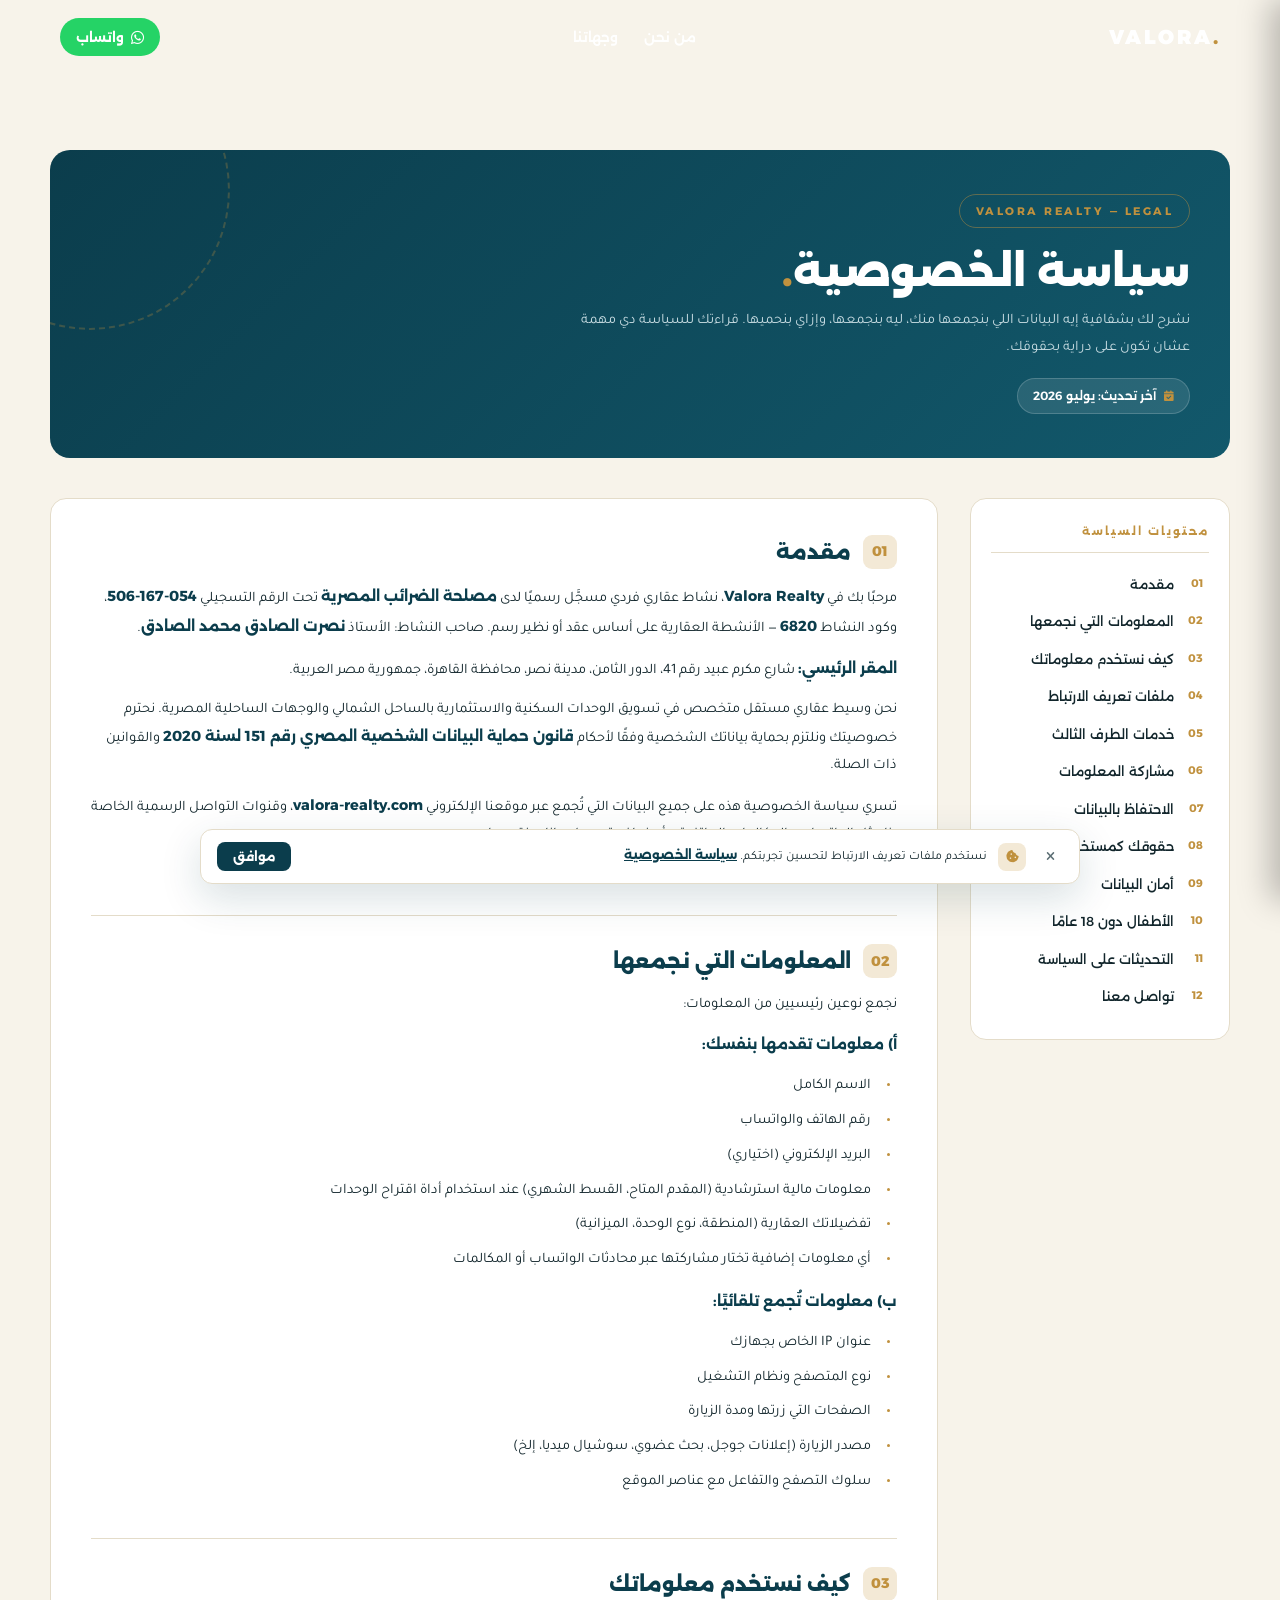
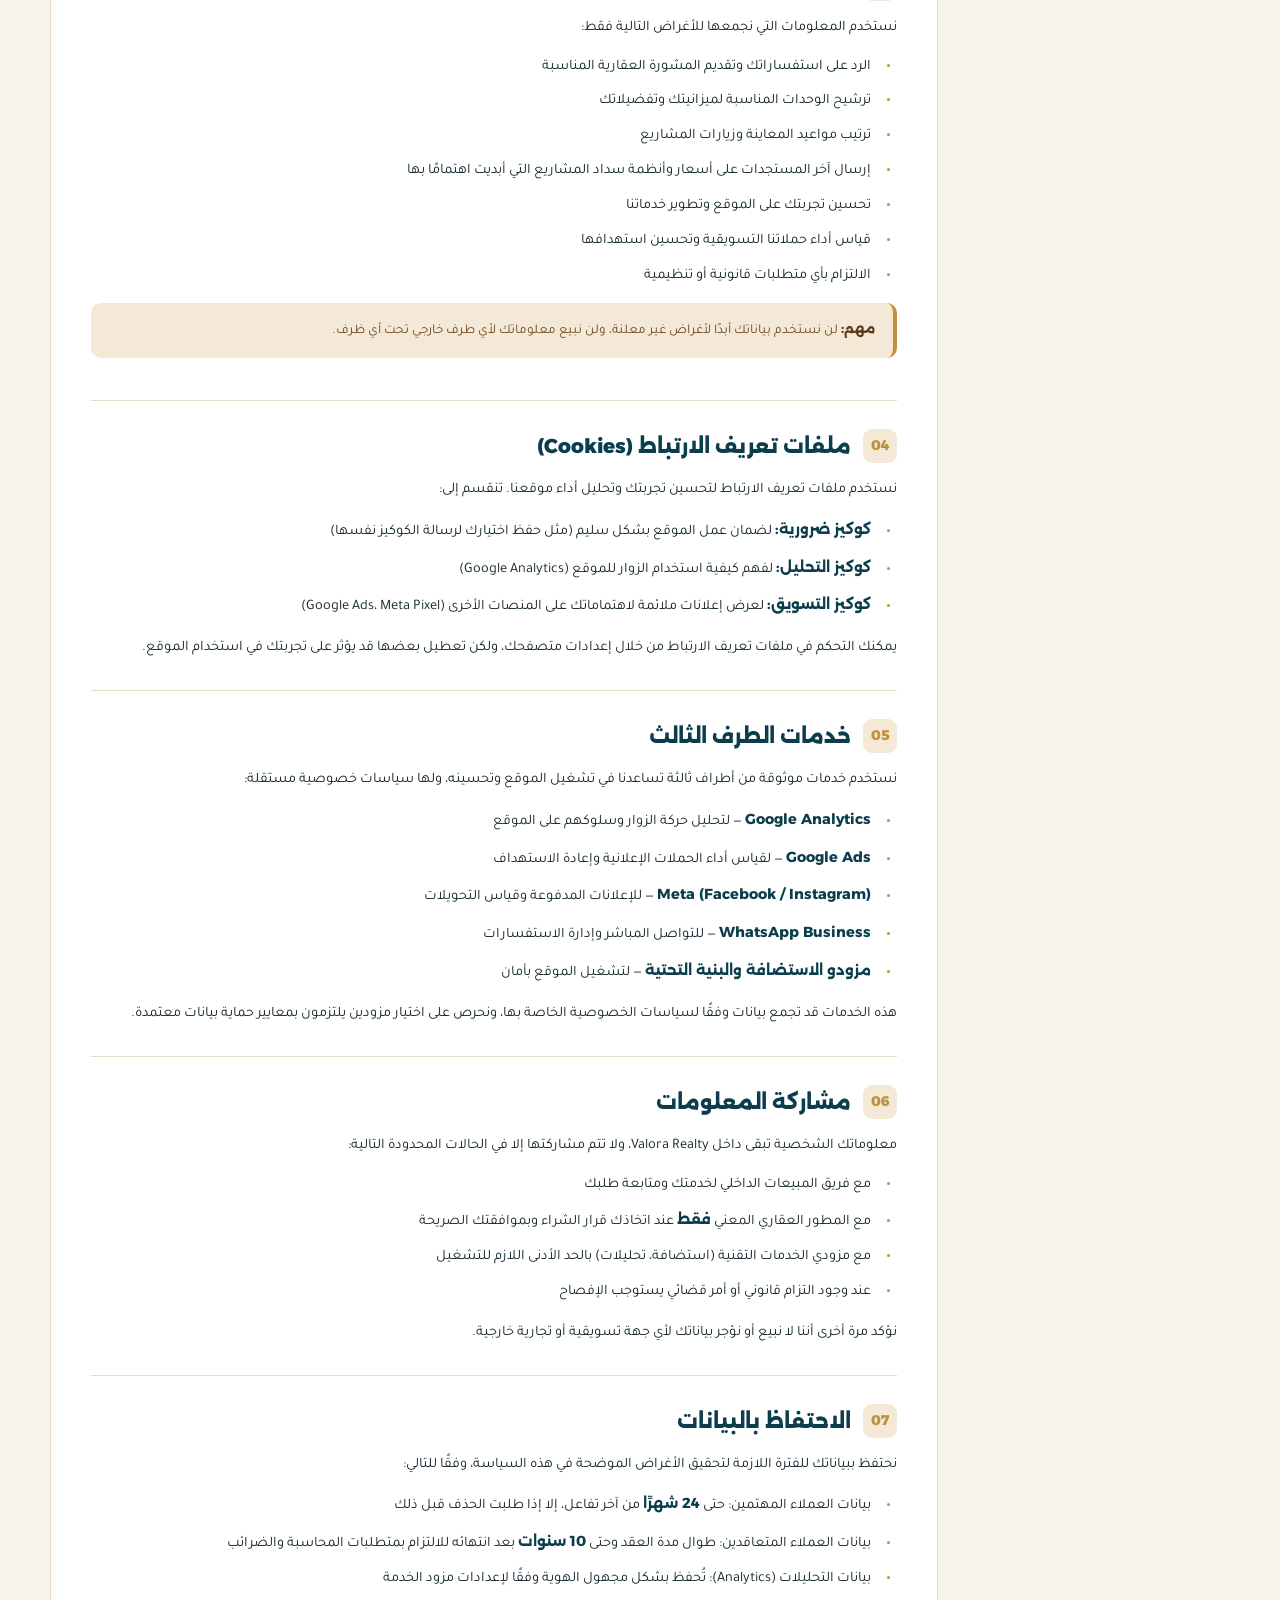
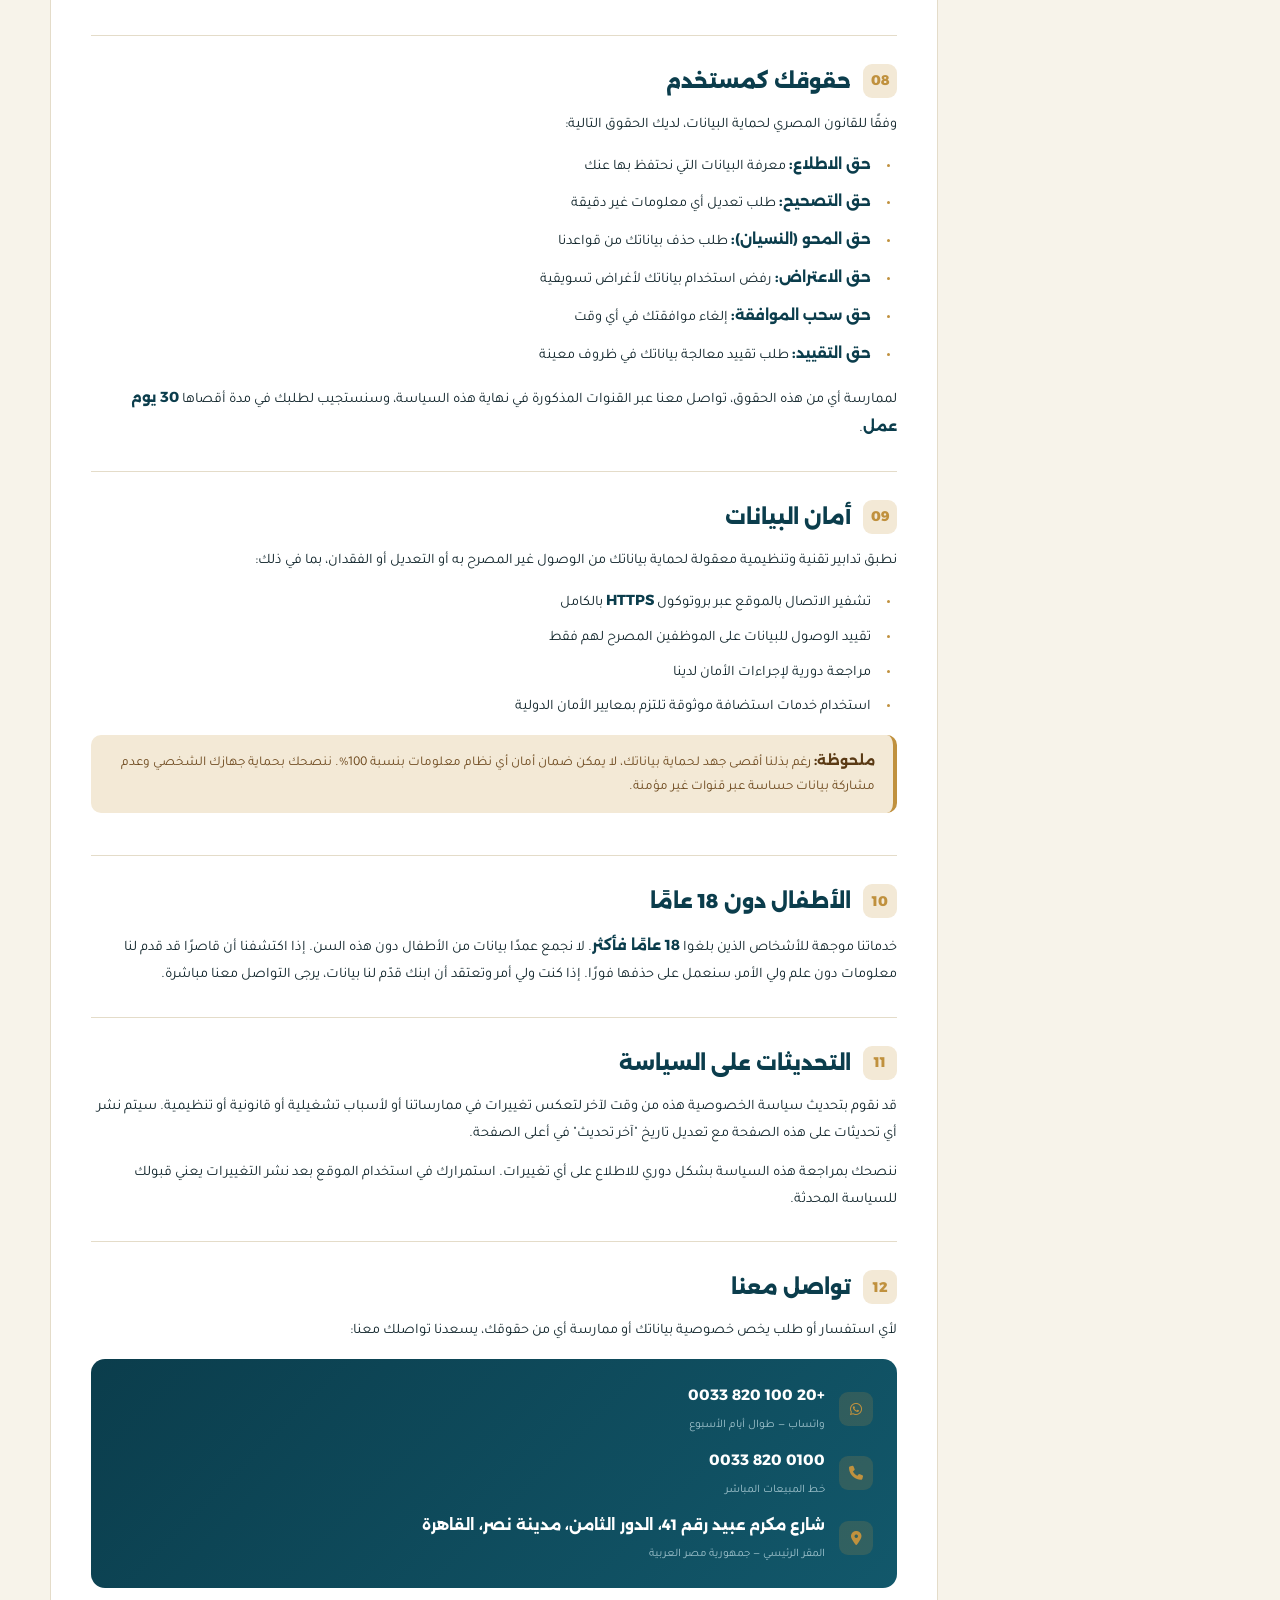
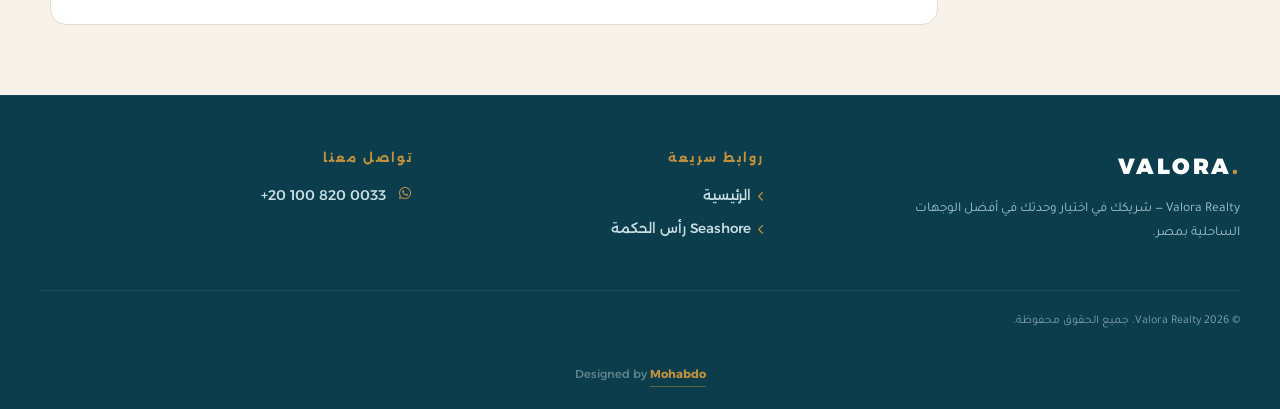
==== commit 722d4031: "Add designer credit link to site footer Adds a "Designed by Mohabdo" credit (linking to mohabdo.com)" ====
--- a/privacy-policy.html
+++ b/privacy-policy.html
@@ -1,6 +1,13 @@
 <!DOCTYPE html>
 <html lang="ar" dir="rtl">
 <head>
+<!-- Google Tag Manager -->
+<script>(function(w,d,s,l,i){w[l]=w[l]||[];w[l].push({'gtm.start':
+new Date().getTime(),event:'gtm.js'});var f=d.getElementsByTagName(s)[0],
+j=d.createElement(s),dl=l!='dataLayer'?'&l='+l:'';j.async=true;j.src=
+'https://www.googletagmanager.com/gtm.js?id='+i+dl;f.parentNode.insertBefore(j,f);
+})(window,document,'script','dataLayer','GTM-KPP35RG5');</script>
+<!-- End Google Tag Manager -->
 <meta charset="UTF-8">
 <meta name="viewport" content="width=device-width, initial-scale=1">
 <title>سياسة الخصوصية — Valora Realty</title>
@@ -13,13 +20,17 @@
 <link rel="stylesheet" href="css/privacy.css">
 </head>
 <body>
+<!-- Google Tag Manager (noscript) -->
+<noscript><iframe src="https://www.googletagmanager.com/ns.html?id=GTM-KPP35RG5"
+height="0" width="0" style="display:none;visibility:hidden"></iframe></noscript>
+<!-- End Google Tag Manager (noscript) -->
 
 <header class="vlr-nav-shell vlr-nav-solid" id="vlrNav">
   <div class="vlr-nav-inner">
-    <a href="index.html" class="vlr-logo">VALORA<span class="vlr-dot">.</span></a>
+    <a href="/" class="vlr-logo">VALORA<span class="vlr-dot">.</span></a>
     <nav class="vlr-nav-links">
-      <a href="index.html#about">من نحن</a>
-      <a href="index.html#destinations">وجهاتنا</a>
+      <a href="/#about">من نحن</a>
+      <a href="/#destinations">وجهاتنا</a>
     </nav>
     <div class="vlr-nav-right">
       <a class="vlr-nav-wa" href="https://wa.me/201008200033" target="_blank" rel="noopener">
@@ -33,8 +44,8 @@
 <div class="vlr-mobile-overlay" id="vlrOverlay"></div>
 <aside class="vlr-mobile-menu" id="vlrMobile">
   <button class="vlr-mobile-close" id="vlrClose" aria-label="إغلاق القائمة"><i class="fa-solid fa-xmark"></i></button>
-  <a href="index.html#about">من نحن</a>
-  <a href="index.html#destinations">وجهاتنا</a>
+  <a href="/#about">من نحن</a>
+  <a href="/#destinations">وجهاتنا</a>
   <a class="vlr-nav-wa" style="justify-content:center;padding:14px 18px" href="https://wa.me/201008200033" target="_blank" rel="noopener">
     <i class="fa-brands fa-whatsapp"></i> <span>كلمنا واتساب</span>
   </a>
@@ -237,14 +248,14 @@
 <footer class="vlr-footer">
   <div class="vlr-footer-inner">
     <div class="vlr-foot-col vlr-foot-brand">
-      <a href="index.html" class="vlr-logo">VALORA<span class="vlr-dot">.</span></a>
+      <a href="/" class="vlr-logo">VALORA<span class="vlr-dot">.</span></a>
       <p class="vlr-foot-desc">Valora Realty — شريكك في اختيار وحدتك في أفضل الوجهات الساحلية بمصر.</p>
     </div>
     <div class="vlr-foot-col">
       <h4>روابط سريعة</h4>
       <div class="vlr-foot-links">
-        <a href="index.html"><i class="fa-solid fa-chevron-left"></i> الرئيسية</a>
-        <a href="project-seashore.html"><i class="fa-solid fa-chevron-left"></i> Seashore رأس الحكمة</a>
+        <a href="/"><i class="fa-solid fa-chevron-left"></i> الرئيسية</a>
+        <a href="/project-seashore"><i class="fa-solid fa-chevron-left"></i> Seashore رأس الحكمة</a>
       </div>
     </div>
     <div class="vlr-foot-col vlr-foot-contact">
@@ -258,12 +269,13 @@
   <div class="vlr-footer-inner vlr-foot-bottom">
     <div>© 2026 Valora Realty. جميع الحقوق محفوظة.</div>
   </div>
+  <div class="vlr-foot-credit">Designed by <a href="https://mohabdo.com" target="_blank" rel="noopener">Mohabdo</a></div>
 </footer>
 
 <div class="vlr-cookies" id="vlrCookies" role="dialog" aria-live="polite">
   <button class="vlr-cookies-close" id="vlrCookiesClose" aria-label="إغلاق"><i class="fa-solid fa-xmark"></i></button>
   <div class="vlr-cookies-icon"><i class="fa-solid fa-cookie-bite"></i></div>
-  <div class="vlr-cookies-text">نستخدم ملفات تعريف الارتباط لتحسين تجربتكم. <a href="privacy-policy.html">سياسة الخصوصية</a></div>
+  <div class="vlr-cookies-text">نستخدم ملفات تعريف الارتباط لتحسين تجربتكم. <a href="/privacy-policy">سياسة الخصوصية</a></div>
   <button class="vlr-cookies-accept" id="vlrCookiesAccept">موافق</button>
 </div>
 
--- a/css/style.css
+++ b/css/style.css
@@ -318,6 +318,26 @@
 }
 .vlr-foot-bottom a:hover { color: #fff; }
 
+.vlr-foot-credit {
+  direction: ltr;
+  text-align: center;
+  padding: 14px 20px 22px;
+  font-family: var(--v-font-display);
+  font-weight: 500;
+  font-size: 11.5px;
+  color: #5E848D;
+}
+.vlr-foot-credit a {
+  display: inline-block;
+  color: var(--v-gold);
+  font-weight: 700;
+  text-decoration: none;
+  border-bottom: 1px solid rgba(192,145,62,.45);
+  padding-bottom: 1px;
+  transition: .2s;
+}
+.vlr-foot-credit a:hover { color: var(--v-gold-soft); border-bottom-color: var(--v-gold-soft); }
+
 .vlr-disclaimer {
   max-width: 1200px;
   margin: 38px auto 0;
